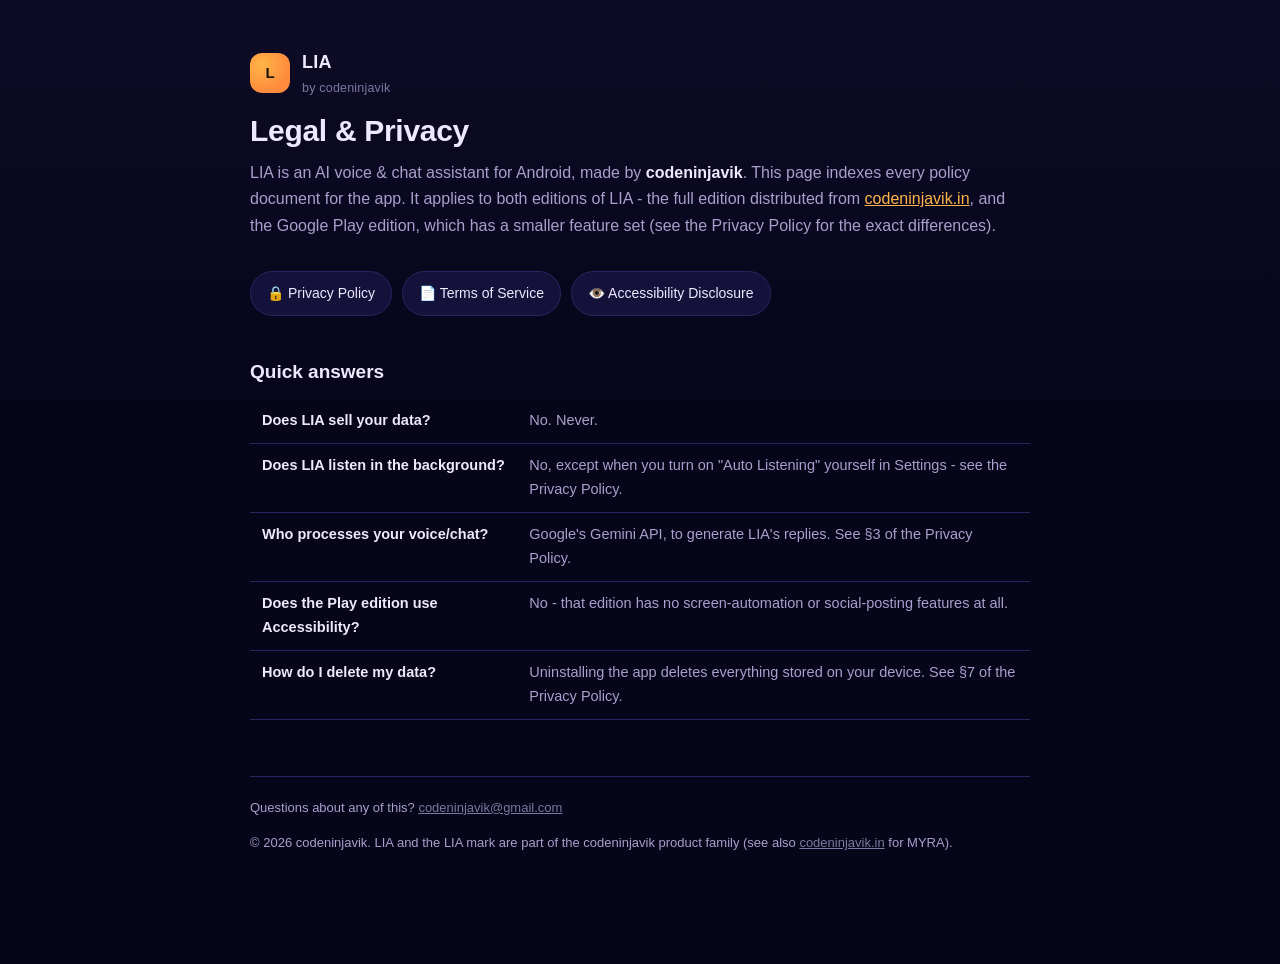
==== index.html @ b1667c81 "LIA legal pages: privacy policy, terms of service, accessibility disclosure Co-Authored-By: Claude O" ====
<!doctype html>
<html lang="en">
<head>
<meta charset="utf-8">
<meta name="viewport" content="width=device-width, initial-scale=1">
<title>LIA — Legal &amp; Privacy</title>
<meta name="description" content="Privacy Policy, Terms of Service, and Accessibility disclosure for the LIA AI assistant app by codeninjavik.">
<link rel="stylesheet" href="style.css">
</head>
<body>
<div class="wrap">
  <header class="top">
    <div class="mark">L</div>
    <div class="brand">LIA<small>by codeninjavik</small></div>
  </header>

  <h1>Legal &amp; Privacy</h1>
  <p class="lede">
    LIA is an AI voice &amp; chat assistant for Android, made by <strong>codeninjavik</strong>.
    This page indexes every policy document for the app. It applies to both editions of LIA -
    the full edition distributed from <a href="https://codeninjavik.in">codeninjavik.in</a>, and
    the Google Play edition, which has a smaller feature set (see the Privacy Policy for the
    exact differences).
  </p>

  <div class="pill-row">
    <a class="pill" href="privacy-policy.html">🔒 Privacy Policy</a>
    <a class="pill" href="terms-of-service.html">📄 Terms of Service</a>
    <a class="pill" href="accessibility-disclosure.html">👁️ Accessibility Disclosure</a>
  </div>

  <h2>Quick answers</h2>
  <table>
    <tr><th>Does LIA sell your data?</th><td>No. Never.</td></tr>
    <tr><th>Does LIA listen in the background?</th><td>No, except when you turn on "Auto Listening" yourself in Settings - see the Privacy Policy.</td></tr>
    <tr><th>Who processes your voice/chat?</th><td>Google's Gemini API, to generate LIA's replies. See §3 of the Privacy Policy.</td></tr>
    <tr><th>Does the Play edition use Accessibility?</th><td>No - that edition has no screen-automation or social-posting features at all.</td></tr>
    <tr><th>How do I delete my data?</th><td>Uninstalling the app deletes everything stored on your device. See §7 of the Privacy Policy.</td></tr>
  </table>

  <footer>
    <p>Questions about any of this? <a href="mailto:codeninjavik@gmail.com">codeninjavik@gmail.com</a></p>
    <p>© 2026 codeninjavik. LIA and the LIA mark are part of the codeninjavik product family (see also <a href="https://codeninjavik.in">codeninjavik.in</a> for MYRA).</p>
  </footer>
</div>
</body>
</html>
---- style.css ----
:root {
  --bg: #06051a; --bg-top: #0e0b26; --surface: #14113a; --border: #2a2560;
  --text: #eee9ff; --text-secondary: #a7a0cc; --text-tertiary: #7d78a0;
  --accent: #ffb547; --accent-2: #ff8a3d; --success: #3fe0d0; --error: #ff7a85;
  --radius: 16px; --maxw: 820px;
}
* { box-sizing: border-box; }
html { scroll-behavior: smooth; }
body {
  margin: 0; background: linear-gradient(180deg, var(--bg-top), var(--bg) 420px);
  color: var(--text); font: 16px/1.65 -apple-system, "Segoe UI", Roboto, "Noto Sans", Arial, sans-serif;
  -webkit-font-smoothing: antialiased;
}
.wrap { max-width: var(--maxw); margin: 0 auto; padding: 48px 20px 96px; }
header.top { display: flex; align-items: center; gap: 12px; margin-bottom: 8px; }
.mark {
  width: 40px; height: 40px; border-radius: 12px; flex: none;
  background: radial-gradient(circle at 30% 30%, var(--accent), var(--accent-2) 70%);
  display: flex; align-items: center; justify-content: center;
  font-weight: 800; color: #1e1405; font-size: 15px;
}
.brand { font-weight: 700; font-size: 18px; letter-spacing: 0.2px; }
.brand small { display: block; font-weight: 400; font-size: 12.5px; color: var(--text-tertiary); }
nav.crumbs { margin: 28px 0 6px; font-size: 13.5px; }
nav.crumbs a { color: var(--text-secondary); text-decoration: none; }
nav.crumbs a:hover { color: var(--accent); }
h1 { font-size: 30px; letter-spacing: -0.3px; margin: 6px 0 4px; }
.updated { color: var(--text-tertiary); font-size: 13.5px; margin-bottom: 28px; }
.lede { color: var(--text-secondary); font-size: 16px; margin-bottom: 32px; }
h2 { font-size: 19px; margin: 40px 0 12px; padding-top: 4px; border-top: 1px solid var(--border); padding-top: 20px; }
h2:first-of-type { border-top: none; padding-top: 0; }
h3 { font-size: 15.5px; color: var(--text); margin: 20px 0 8px; }
p { color: var(--text-secondary); margin: 0 0 14px; }
ul, ol { color: var(--text-secondary); padding-left: 22px; margin: 0 0 14px; }
li { margin-bottom: 6px; }
strong { color: var(--text); }
a { color: var(--accent); }
code { background: rgba(255,255,255,0.06); padding: 2px 6px; border-radius: 6px; font-size: 0.9em; }
table { width: 100%; border-collapse: collapse; margin: 12px 0 22px; font-size: 14.5px; }
th, td { text-align: left; padding: 10px 12px; border-bottom: 1px solid var(--border); color: var(--text-secondary); vertical-align: top; }
th { color: var(--text); font-weight: 600; }
.card {
  background: linear-gradient(180deg, var(--surface), rgba(20,17,58,0.6));
  border: 1px solid var(--border); border-radius: var(--radius); padding: 18px 20px; margin: 18px 0;
}
.card.notice { border-color: rgba(255,181,71,0.35); }
.card.notice p { color: var(--text); }
.pill-row { display: flex; flex-wrap: wrap; gap: 10px; margin: 22px 0 8px; }
.pill {
  display: inline-flex; align-items: center; padding: 10px 16px; border-radius: 999px;
  background: var(--surface); border: 1px solid var(--border); color: var(--text); text-decoration: none; font-size: 14px;
}
.pill:hover { border-color: var(--accent); color: var(--accent); }
footer { margin-top: 56px; padding-top: 20px; border-top: 1px solid var(--border); color: var(--text-tertiary); font-size: 13px; }
footer a { color: var(--text-tertiary); }
.flavor-tag {
  display: inline-block; font-size: 11.5px; font-weight: 700; letter-spacing: 0.3px;
  padding: 2px 8px; border-radius: 999px; margin-left: 6px; vertical-align: 1px;
}
.flavor-tag.direct { background: rgba(63,224,208,0.15); color: var(--success); }
.flavor-tag.play { background: rgba(255,181,71,0.15); color: var(--accent); }
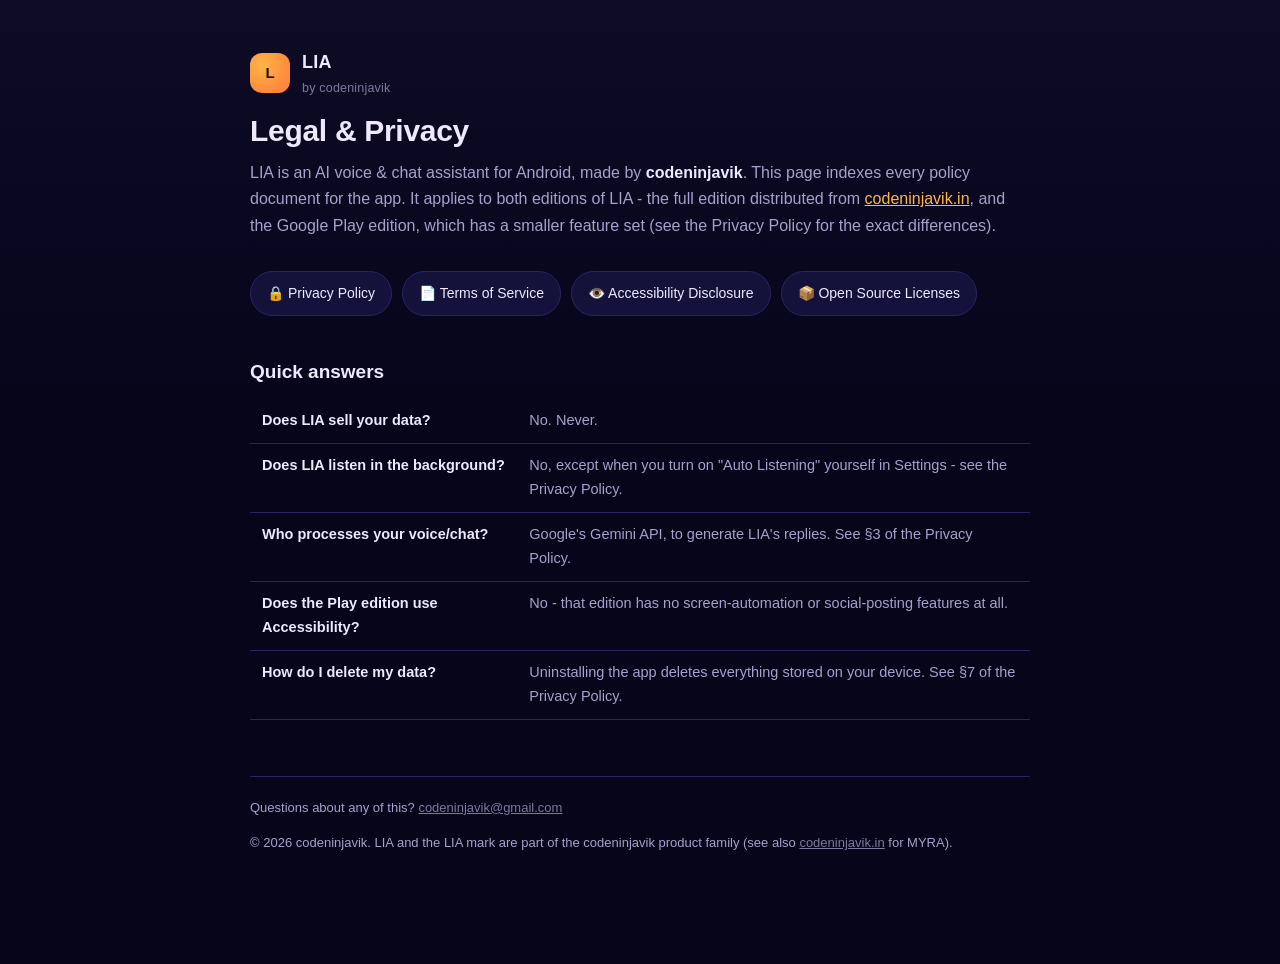
==== commit b2ff8216: "Add Open Source Licenses page Co-Authored-By: Claude Opus 5.5 <noreply@anthropic.com>" ====
--- a/index.html
+++ b/index.html
@@ -27,6 +27,7 @@
     <a class="pill" href="privacy-policy.html">🔒 Privacy Policy</a>
     <a class="pill" href="terms-of-service.html">📄 Terms of Service</a>
     <a class="pill" href="accessibility-disclosure.html">👁️ Accessibility Disclosure</a>
+    <a class="pill" href="oss-licenses.html">📦 Open Source Licenses</a>
   </div>
 
   <h2>Quick answers</h2>
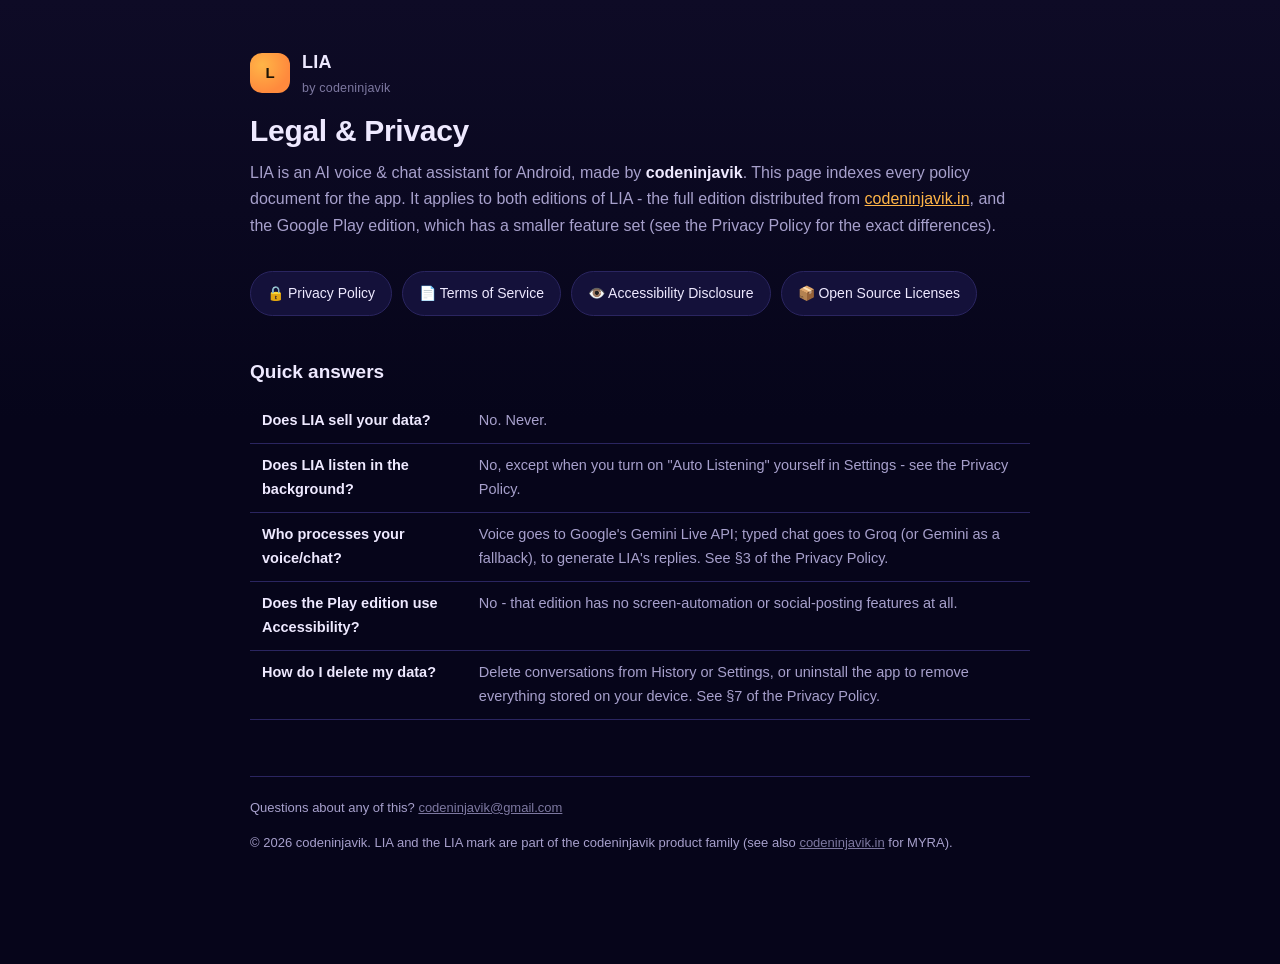
==== commit bcb234f5: "Update privacy policy and terms: Groq chat, saved conversation history, website builder Co-Authored-" ====
--- a/index.html
+++ b/index.html
@@ -34,9 +34,9 @@
   <table>
     <tr><th>Does LIA sell your data?</th><td>No. Never.</td></tr>
     <tr><th>Does LIA listen in the background?</th><td>No, except when you turn on "Auto Listening" yourself in Settings - see the Privacy Policy.</td></tr>
-    <tr><th>Who processes your voice/chat?</th><td>Google's Gemini API, to generate LIA's replies. See §3 of the Privacy Policy.</td></tr>
+    <tr><th>Who processes your voice/chat?</th><td>Voice goes to Google's Gemini Live API; typed chat goes to Groq (or Gemini as a fallback), to generate LIA's replies. See §3 of the Privacy Policy.</td></tr>
     <tr><th>Does the Play edition use Accessibility?</th><td>No - that edition has no screen-automation or social-posting features at all.</td></tr>
-    <tr><th>How do I delete my data?</th><td>Uninstalling the app deletes everything stored on your device. See §7 of the Privacy Policy.</td></tr>
+    <tr><th>How do I delete my data?</th><td>Delete conversations from History or Settings, or uninstall the app to remove everything stored on your device. See §7 of the Privacy Policy.</td></tr>
   </table>
 
   <footer>
